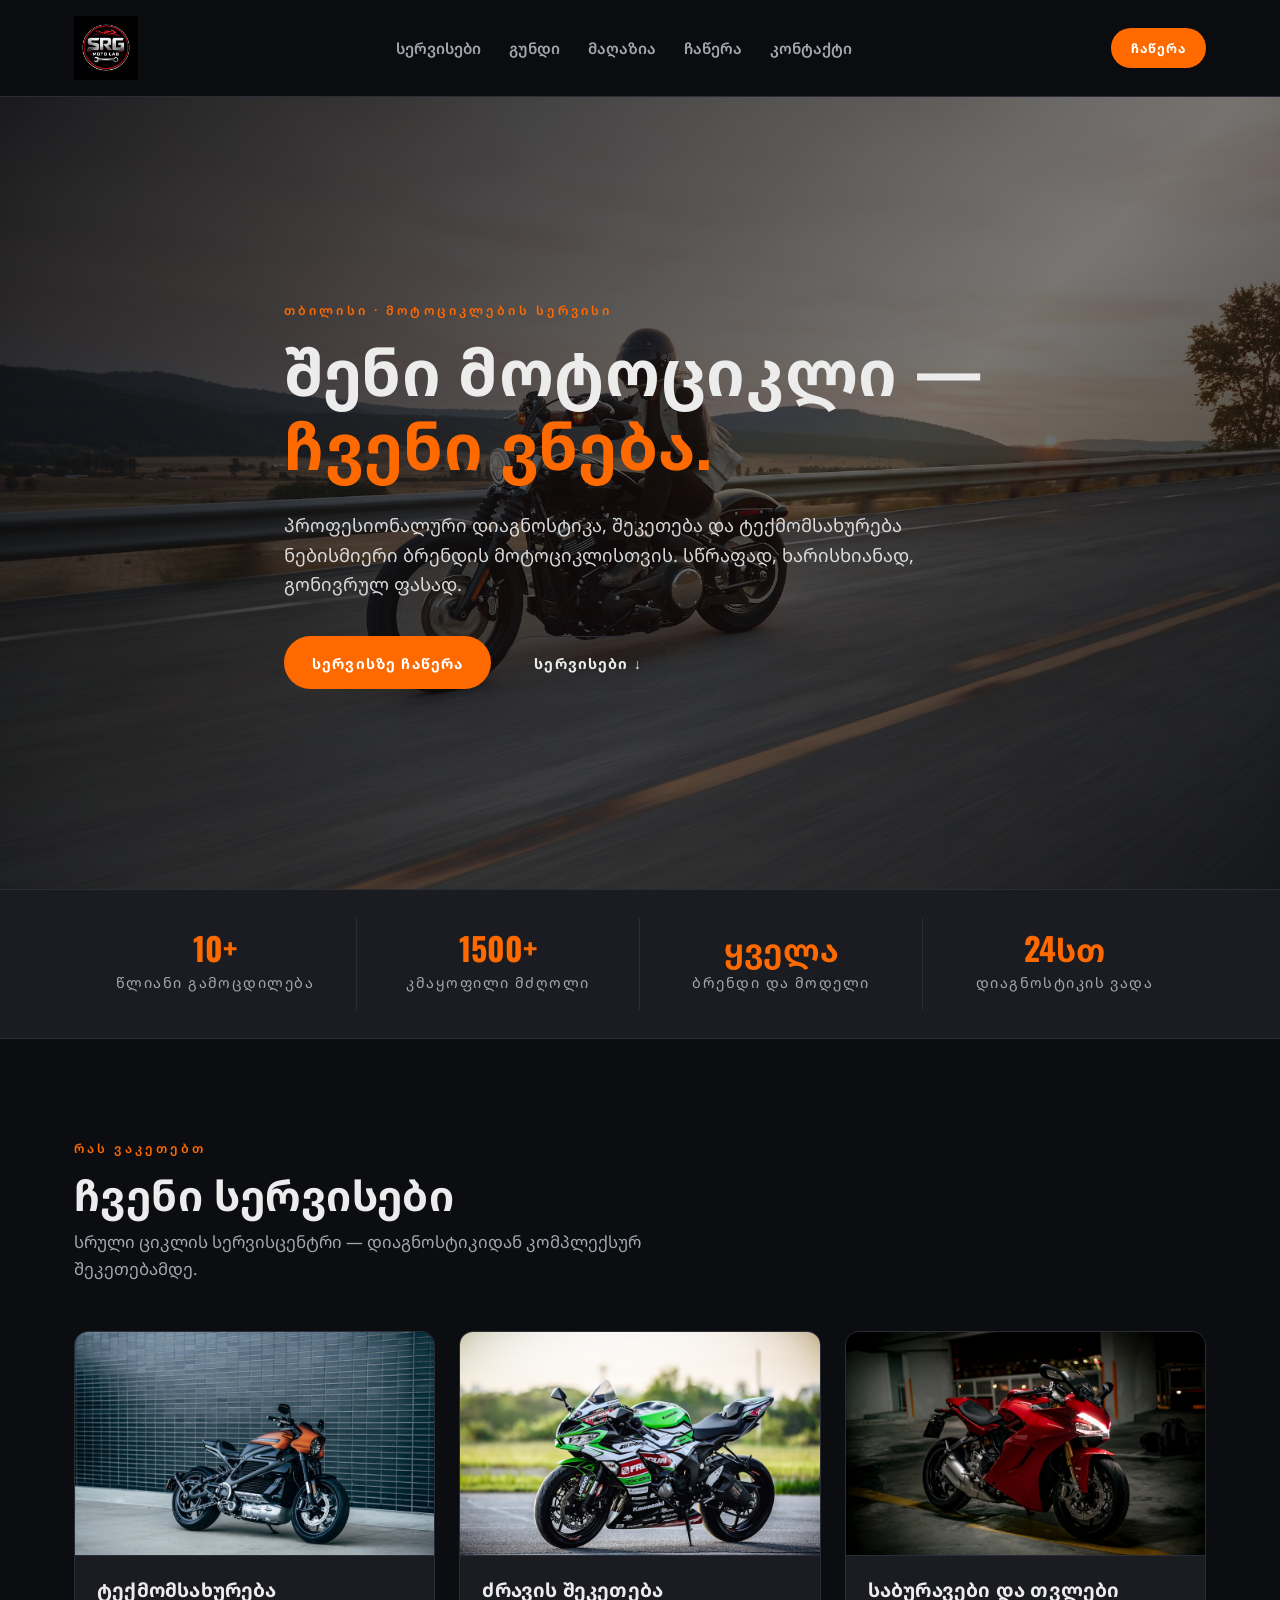
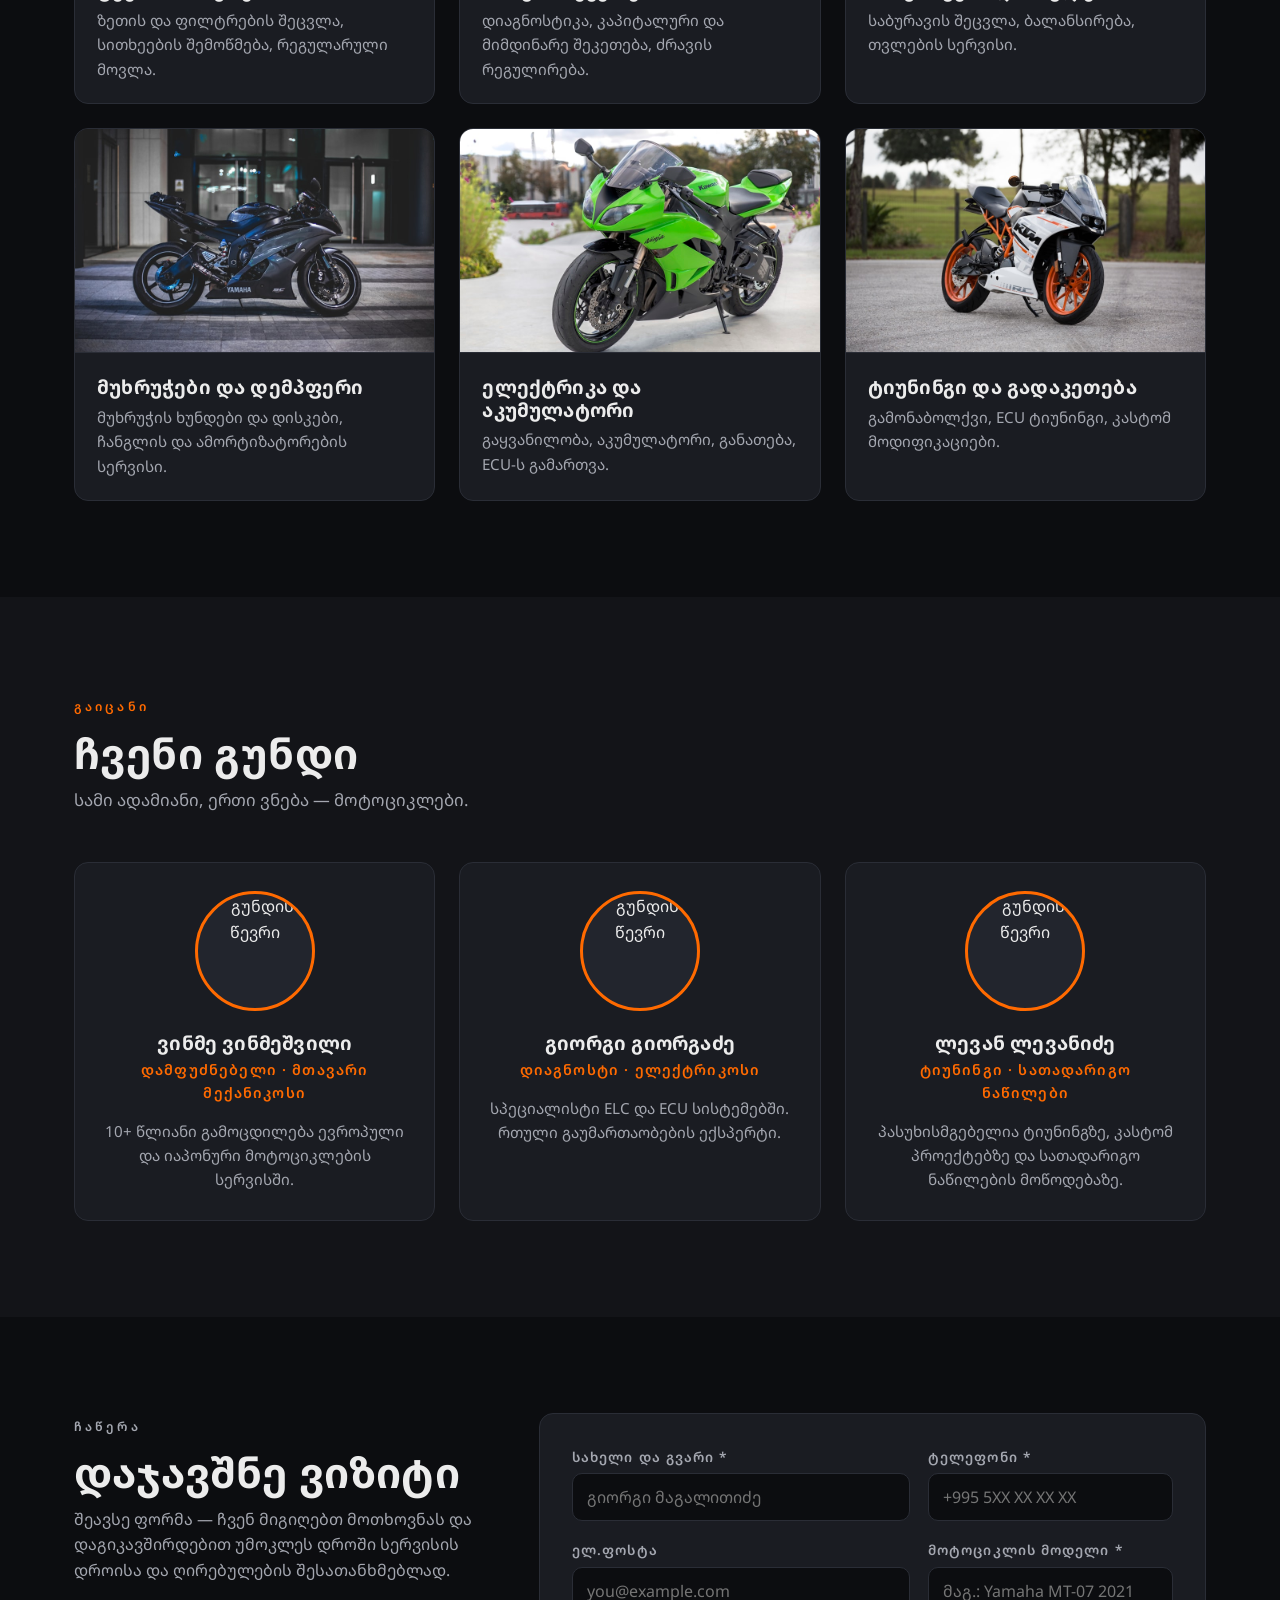
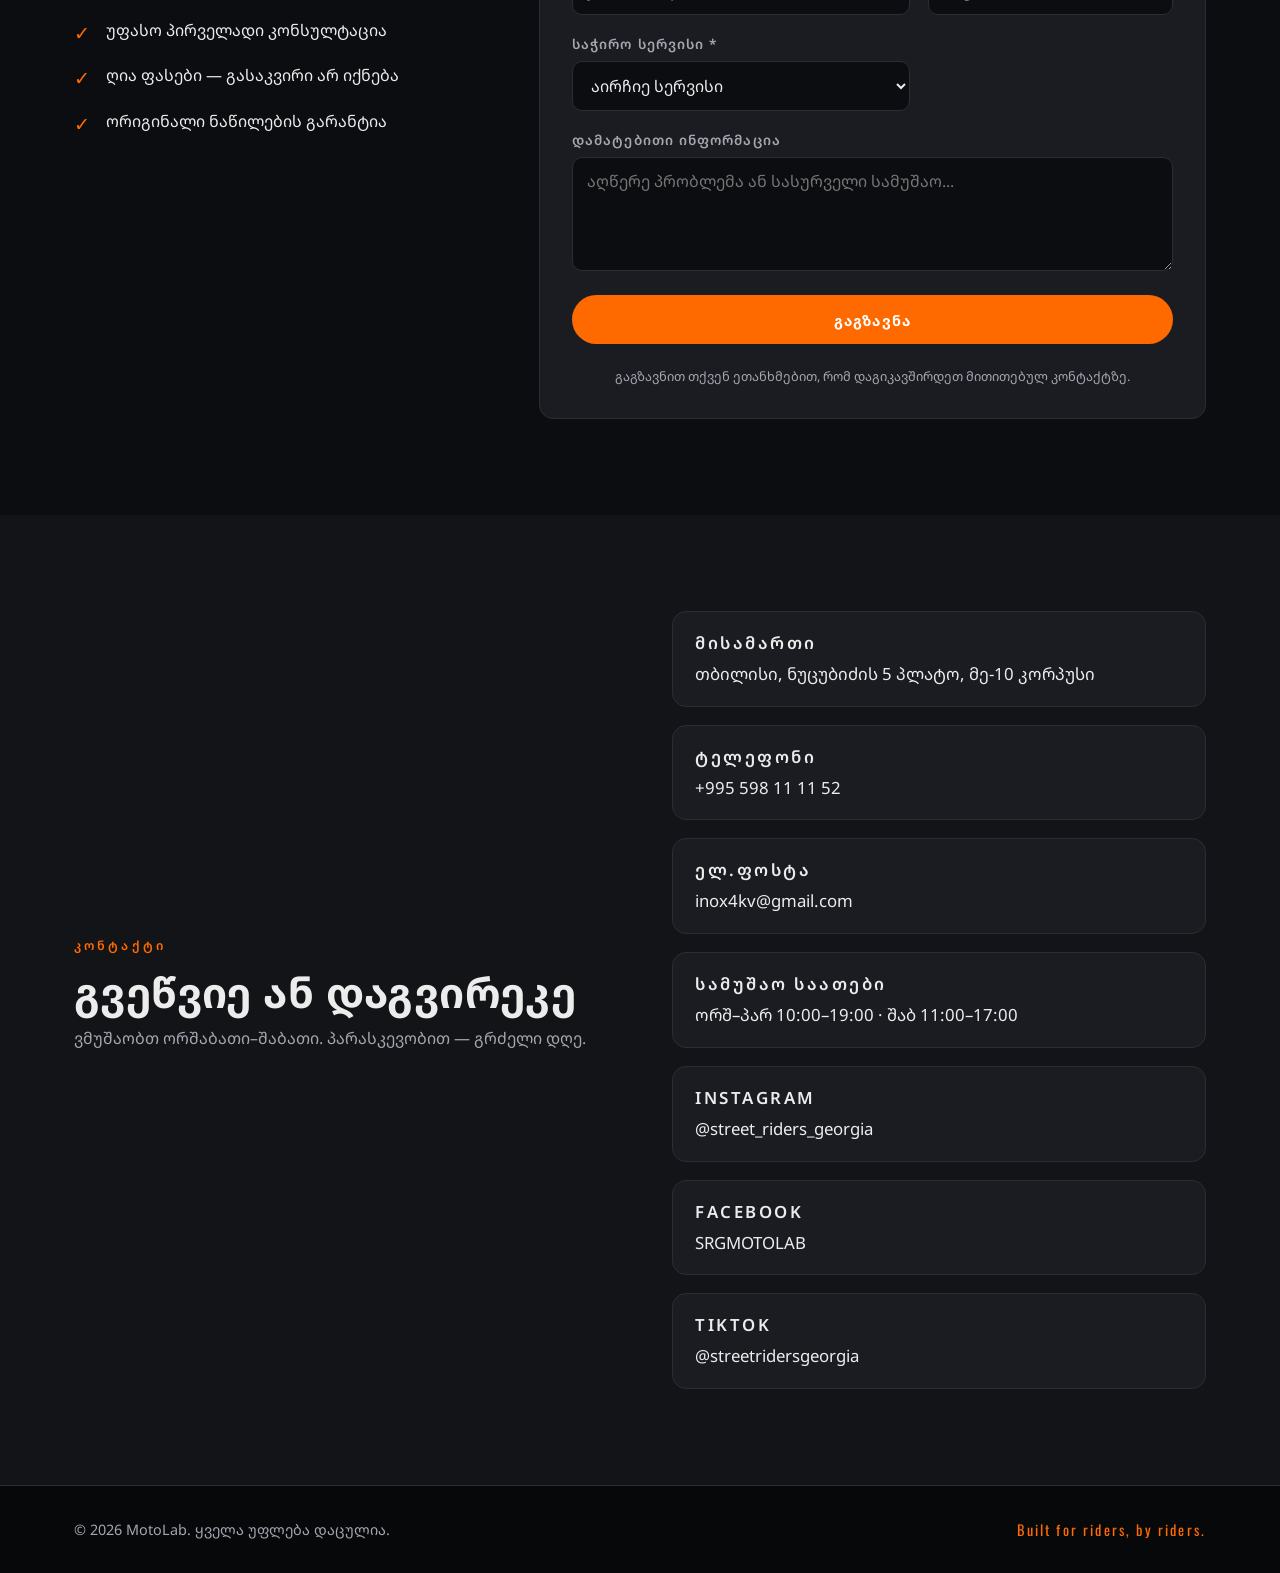
==== index.html @ 2f46f7f7 "d" ====
<!DOCTYPE html>
<html lang="ka">
<head>
    <meta charset="UTF-8">
    <meta name="viewport" content="width=device-width, initial-scale=1.0">
    <title>MotoLab — მოტოციკლების სერვისი</title>
    <meta name="description" content="MotoLab — პროფესიონალური მოტოციკლების სერვისი თბილისში. ტექმომსახურება, შეკეთება, საბურავები, მუხრუჭები და მეტი.">
    <link rel="preconnect" href="https://fonts.googleapis.com">
    <link rel="preconnect" href="https://fonts.gstatic.com" crossorigin>
    <link href="https://fonts.googleapis.com/css2?family=Noto+Sans+Georgian:wght@400;600;800&family=Oswald:wght@500;700&display=swap" rel="stylesheet">
    <link rel="stylesheet" href="styles.css">
</head>
<body>

<header class="site-header">
    <div class="container header-inner">
        <a href="#hero" class="logo">
            <img src="logo.webp" alt="MotoLab" class="logo-img">
        </a>
        <nav class="nav">
            <a href="#services">სერვისები</a>
            <a href="#team">გუნდი</a>
            <a href="shop.html">მაღაზია</a>
            <a href="#booking">ჩაწერა</a>
            <a href="#contact">კონტაქტი</a>
        </nav>
        <a href="#booking" class="btn btn-primary btn-sm nav-cta">ჩაწერა</a>
    </div>
</header>

<section id="hero" class="hero">
    <div class="hero-bg"></div>
    <div class="container hero-inner">
        <p class="eyebrow">თბილისი · მოტოციკლების სერვისი</p>
        <h1>შენი მოტოციკლი —<br><span class="accent">ჩვენი ვნება.</span></h1>
        <p class="hero-sub">პროფესიონალური დიაგნოსტიკა, შეკეთება და ტექმომსახურება ნებისმიერი ბრენდის მოტოციკლისთვის. სწრაფად, ხარისხიანად, გონივრულ ფასად.</p>
        <div class="hero-actions">
            <a href="#booking" class="btn btn-primary">სერვისზე ჩაწერა</a>
            <a href="#services" class="btn btn-ghost">სერვისები ↓</a>
        </div>
    </div>
</section>

<section class="strip">
    <div class="container strip-grid">
        <div><strong>10+</strong><span>წლიანი გამოცდილება</span></div>
        <div><strong>1500+</strong><span>კმაყოფილი მძღოლი</span></div>
        <div><strong>ყველა</strong><span>ბრენდი და მოდელი</span></div>
        <div><strong>24სთ</strong><span>დიაგნოსტიკის ვადა</span></div>
    </div>
</section>

<section id="services" class="section">
    <div class="container">
        <p class="eyebrow">რას ვაკეთებთ</p>
        <h2 class="section-title">ჩვენი სერვისები</h2>
        <p class="section-lead">სრული ციკლის სერვისცენტრი — დიაგნოსტიკიდან კომპლექსურ შეკეთებამდე.</p>

        <div class="services-grid">
            <article class="service-card">
                <div class="service-img" style="background-image:url('images/service-maintenance.jpg')"></div>
                <div class="service-body">
                    <h3>ტექმომსახურება</h3>
                    <p>ზეთის და ფილტრების შეცვლა, სითხეების შემოწმება, რეგულარული მოვლა.</p>
                </div>
            </article>

            <article class="service-card">
                <div class="service-img" style="background-image:url('images/service-engine.jpg')"></div>
                <div class="service-body">
                    <h3>ძრავის შეკეთება</h3>
                    <p>დიაგნოსტიკა, კაპიტალური და მიმდინარე შეკეთება, ძრავის რეგულირება.</p>
                </div>
            </article>

            <article class="service-card">
                <div class="service-img" style="background-image:url('images/service-tires.jpg')"></div>
                <div class="service-body">
                    <h3>საბურავები და თვლები</h3>
                    <p>საბურავის შეცვლა, ბალანსირება, თვლების სერვისი.</p>
                </div>
            </article>

            <article class="service-card">
                <div class="service-img" style="background-image:url('images/service-brakes.jpg')"></div>
                <div class="service-body">
                    <h3>მუხრუჭები და დემპფერი</h3>
                    <p>მუხრუჭის ხუნდები და დისკები, ჩანგლის და ამორტიზატორების სერვისი.</p>
                </div>
            </article>

            <article class="service-card">
                <div class="service-img" style="background-image:url('images/service-electrical.jpg')"></div>
                <div class="service-body">
                    <h3>ელექტრიკა და აკუმულატორი</h3>
                    <p>გაყვანილობა, აკუმულატორი, განათება, ECU-ს გამართვა.</p>
                </div>
            </article>

            <article class="service-card">
                <div class="service-img" style="background-image:url('images/service-tuning.jpg')"></div>
                <div class="service-body">
                    <h3>ტიუნინგი და გადაკეთება</h3>
                    <p>გამონაბოლქვი, ECU ტიუნინგი, კასტომ მოდიფიკაციები.</p>
                </div>
            </article>
        </div>
    </div>
</section>

<section id="team" class="section section-alt">
    <div class="container">
        <p class="eyebrow">გაიცანი</p>
        <h2 class="section-title">ჩვენი გუნდი</h2>
        <p class="section-lead">სამი ადამიანი, ერთი ვნება — მოტოციკლები.</p>

        <div class="team-grid">
            <article class="team-card">
                <div class="team-avatar">
                    <img src="https://images.unsplash.com/photo-1633332755192-727a05c4013d?auto=format&fit=crop&w=400&q=70" alt="გუნდის წევრი">
                </div>
                <h3>ვინმე ვინმეშვილი</h3>
                <p class="team-role">დამფუძნებელი · მთავარი მექანიკოსი</p>
                <p class="team-bio">10+ წლიანი გამოცდილება ევროპული და იაპონური მოტოციკლების სერვისში.</p>
            </article>

            <article class="team-card">
                <div class="team-avatar">
                    <img src="https://images.unsplash.com/photo-1568602471122-7832951cc4c5?auto=format&fit=crop&w=400&q=70" alt="გუნდის წევრი">
                </div>
                <h3>გიორგი გიორგაძე</h3>
                <p class="team-role">დიაგნოსტი · ელექტრიკოსი</p>
                <p class="team-bio">სპეციალისტი ELC და ECU სისტემებში. რთული გაუმართაობების ექსპერტი.</p>
            </article>

            <article class="team-card">
                <div class="team-avatar">
                    <img src="https://images.unsplash.com/photo-1500648767791-00dcc994a43e?auto=format&fit=crop&w=400&q=70" alt="გუნდის წევრი">
                </div>
                <h3>ლევან ლევანიძე</h3>
                <p class="team-role">ტიუნინგი · სათადარიგო ნაწილები</p>
                <p class="team-bio">პასუხისმგებელია ტიუნინგზე, კასტომ პროექტებზე და სათადარიგო ნაწილების მოწოდებაზე.</p>
            </article>
        </div>
    </div>
</section>

<section id="booking" class="section">
    <div class="container booking-wrap">
        <div class="booking-text">
            <p class="eyebrow">ჩაწერა</p>
            <h2 class="section-title">დაჯავშნე ვიზიტი</h2>
            <p>შეავსე ფორმა — ჩვენ მიგიღებთ მოთხოვნას და დაგიკავშირდებით უმოკლეს დროში სერვისის დროისა და ღირებულების შესათანხმებლად.</p>
            <ul class="booking-points">
                <li>უფასო პირველადი კონსულტაცია</li>
                <li>ღია ფასები — გასაკვირი არ იქნება</li>
                <li>ორიგინალი ნაწილების გარანტია</li>
            </ul>
        </div>

        <form class="booking-form" action="https://formspree.io/f/REPLACE_WITH_YOUR_FORMSPREE_ID" method="POST">
            <div class="form-row">
                <label for="name">სახელი და გვარი *</label>
                <input id="name" name="name" type="text" required autocomplete="name" placeholder="გიორგი მაგალითიძე">
            </div>

            <div class="form-row">
                <label for="phone">ტელეფონი *</label>
                <input id="phone" name="phone" type="tel" required autocomplete="tel" placeholder="+995 5XX XX XX XX">
            </div>

            <div class="form-row">
                <label for="email">ელ.ფოსტა</label>
                <input id="email" name="email" type="email" autocomplete="email" placeholder="you@example.com">
            </div>

            <div class="form-row">
                <label for="model">მოტოციკლის მოდელი *</label>
                <input id="model" name="model" type="text" required placeholder="მაგ.: Yamaha MT-07 2021">
            </div>

            <div class="form-row">
                <label for="service">საჭირო სერვისი *</label>
                <select id="service" name="service" required>
                    <option value="" disabled selected>აირჩიე სერვისი</option>
                    <option>ტექმომსახურება / ზეთის შეცვლა</option>
                    <option>ძრავის შეკეთება და დიაგნოსტიკა</option>
                    <option>საბურავები და თვლები</option>
                    <option>მუხრუჭები და დემპფერი</option>
                    <option>ელექტრიკა და აკუმულატორი</option>
                    <option>ტიუნინგი / გადაკეთება</option>
                    <option>სხვა</option>
                </select>
            </div>

            <div class="form-row form-row-full">
                <label for="notes">დამატებითი ინფორმაცია</label>
                <textarea id="notes" name="notes" rows="4" placeholder="აღწერე პრობლემა ან სასურველი სამუშაო..."></textarea>
            </div>

            <input type="text" name="_gotcha" style="display:none" tabindex="-1" autocomplete="off">
            <input type="hidden" name="_subject" value="MotoLab — ახალი მოთხოვნა სერვისზე">

            <button type="submit" class="btn btn-primary btn-block">გაგზავნა</button>
            <p class="form-note">გაგზავნით თქვენ ეთანხმებით, რომ დაგიკავშირდეთ მითითებულ კონტაქტზე.</p>
        </form>
    </div>
</section>

<section id="contact" class="section section-alt">
    <div class="container contact-grid">
        <div>
            <p class="eyebrow">კონტაქტი</p>
            <h2 class="section-title">გვეწვიე ან დაგვირეკე</h2>
            <p>ვმუშაობთ ორშაბათი–შაბათი. პარასკევობით — გრძელი დღე.</p>
        </div>
        <div class="contact-info">
            <div class="contact-item">
                <span class="contact-label">მისამართი</span>
                <span>თბილისი, ნუცუბიძის 5 პლატო, მე-10 კორპუსი</span>
            </div>
            <div class="contact-item">
                <span class="contact-label">ტელეფონი</span>
                <a href="tel:+995598111152">+995 598 11 11 52</a>
            </div>
            <div class="contact-item">
                <span class="contact-label">ელ.ფოსტა</span>
                <a href="mailto:inox4kv@gmail.com">inox4kv@gmail.com</a>
            </div>
            <div class="contact-item">
                <span class="contact-label">სამუშაო საათები</span>
                <span>ორშ–პარ 10:00–19:00 · შაბ 11:00–17:00</span>
            </div>
            <div class="contact-item">
                <span class="contact-label">Instagram</span>
                <a href="https://www.instagram.com/street_riders_georgia" target="_blank" rel="noopener">@street_riders_georgia</a>
            </div>
            <div class="contact-item">
                <span class="contact-label">Facebook</span>
                <a href="https://www.facebook.com/SRGMOTOLAB" target="_blank" rel="noopener">SRGMOTOLAB</a>
            </div>
            <div class="contact-item">
                <span class="contact-label">TikTok</span>
                <a href="https://www.tiktok.com/@streetridersgeorgia" target="_blank" rel="noopener">@streetridersgeorgia</a>
            </div>
        </div>
    </div>
</section>

<footer class="site-footer">
    <div class="container footer-inner">
        <span>© <span id="year"></span> MotoLab. ყველა უფლება დაცულია.</span>
        <span class="footer-tagline">Built for riders, by riders.</span>
    </div>
</footer>

<script>
    document.getElementById('year').textContent = new Date().getFullYear();

    document.querySelectorAll('a[href^="#"]').forEach(a => {
        a.addEventListener('click', e => {
            const id = a.getAttribute('href');
            if (id.length > 1) {
                const target = document.querySelector(id);
                if (target) {
                    e.preventDefault();
                    target.scrollIntoView({ behavior: 'smooth', block: 'start' });
                }
            }
        });
    });
</script>

</body>
</html>
---- styles.css ----
/* ---------- Tokens ---------- */
:root {
    --bg: #0c0d10;
    --bg-alt: #131418;
    --surface: #1a1c22;
    --surface-2: #22252d;
    --border: #2a2d36;
    --text: #ececec;
    --text-dim: #a4a7b0;
    --accent: #ff6a00;
    --accent-hot: #ff8a3d;
    --danger: #e63946;
    --max: 1180px;
    --radius: 14px;
    --shadow: 0 12px 40px rgba(0,0,0,.4);
    --font-display: 'Oswald', 'Noto Sans Georgian', sans-serif;
    --font-body: 'Noto Sans Georgian', system-ui, -apple-system, sans-serif;
}

* { box-sizing: border-box; }
html { scroll-behavior: smooth; }
body {
    margin: 0;
    background: var(--bg);
    color: var(--text);
    font-family: var(--font-body);
    font-size: 16px;
    line-height: 1.6;
    -webkit-font-smoothing: antialiased;
}

.container {
    width: 100%;
    max-width: var(--max);
    margin: 0 auto;
    padding: 0 24px;
}

a { color: var(--accent); text-decoration: none; }
a:hover { color: var(--accent-hot); }

img { max-width: 100%; display: block; }

h1, h2, h3 { font-family: var(--font-display); font-weight: 700; letter-spacing: .01em; line-height: 1.15; margin: 0 0 .5em; }
h1 { font-size: clamp(2.2rem, 5vw, 4rem); text-transform: uppercase; }
h2 { font-size: clamp(1.8rem, 3.4vw, 2.6rem); text-transform: uppercase; }
h3 { font-size: 1.2rem; }

p { margin: 0 0 1em; color: var(--text-dim); }

.eyebrow {
    display: inline-block;
    text-transform: uppercase;
    letter-spacing: .25em;
    font-size: .78rem;
    color: var(--accent);
    margin: 0 0 .8em;
    font-weight: 600;
}

.accent { color: var(--accent); }

.section { padding: 96px 0; }
.section-alt { background: var(--bg-alt); }
.section-title { margin-bottom: .3em; color: var(--text); }
.section-lead { font-size: 1.05rem; max-width: 640px; margin-bottom: 48px; }

/* ---------- Buttons ---------- */
.btn {
    display: inline-flex;
    align-items: center;
    justify-content: center;
    padding: 14px 28px;
    border-radius: 999px;
    font-weight: 700;
    text-transform: uppercase;
    letter-spacing: .08em;
    font-size: .9rem;
    cursor: pointer;
    border: none;
    transition: transform .15s ease, box-shadow .15s ease, background .15s ease;
    font-family: var(--font-display);
}
.btn-sm { padding: 10px 20px; font-size: .8rem; }
.btn-block { width: 100%; }
.btn-primary {
    background: var(--accent);
    color: #fff;
}
.btn-primary:hover {
    background: var(--accent-hot);
    transform: translateY(-1px);
    box-shadow: 0 8px 24px rgba(255,106,0,.35);
    color: #fff;
}
.btn-ghost {
    background: transparent;
    color: var(--text);
    border: 1.5px solid var(--border);
}
.btn-ghost:hover { border-color: var(--accent); color: var(--accent); }

/* ---------- Header ---------- */
.site-header {
    position: sticky;
    top: 0;
    z-index: 50;
    background: rgba(12,13,16,.85);
    backdrop-filter: blur(10px);
    border-bottom: 1px solid var(--border);
}
.header-inner {
    display: flex;
    align-items: center;
    justify-content: space-between;
    padding: 16px 24px;
    gap: 24px;
}
.logo {
    display: flex;
    align-items: center;
    gap: 10px;
    color: var(--text);
    font-family: var(--font-display);
    font-weight: 700;
    font-size: 1.3rem;
    text-transform: uppercase;
    letter-spacing: .1em;
}
.logo-mark {
    width: 36px; height: 36px;
    background: var(--accent);
    color: #fff;
    display: grid; place-items: center;
    border-radius: 8px;
    font-size: 1.2rem;
    transform: rotate(-3deg);
}
.logo-img {
    height: 64px;
    width: auto;
    display: block;
}
.nav {
    display: flex;
    gap: 28px;
}
.nav a {
    color: var(--text-dim);
    font-weight: 600;
    font-size: .95rem;
    transition: color .15s ease;
}
.nav a:hover { color: var(--accent); }
.nav-cta { white-space: nowrap; }

@media (max-width: 760px) {
    .nav { display: none; }
}

/* ---------- Hero ---------- */
.hero {
    position: relative;
    overflow: hidden;
    min-height: 88vh;
    display: flex;
    align-items: center;
    padding: 80px 0;
}
.hero-bg {
    position: absolute;
    inset: 0;
    background-image: linear-gradient(135deg, rgba(12,13,16,.92) 0%, rgba(12,13,16,.55) 60%, rgba(12,13,16,.85) 100%),
        url('images/hero.jpg');
    background-size: cover;
    background-position: center;
    z-index: 0;
}
.hero-inner {
    position: relative;
    z-index: 1;
    max-width: 760px;
}
.hero-sub {
    color: var(--text);
    font-size: 1.15rem;
    margin: 1.2em 0 2em;
    opacity: .9;
}
.hero-actions {
    display: flex;
    flex-wrap: wrap;
    gap: 14px;
}

/* ---------- Strip ---------- */
.strip {
    background: var(--surface);
    border-top: 1px solid var(--border);
    border-bottom: 1px solid var(--border);
}
.strip-grid {
    display: grid;
    grid-template-columns: repeat(4, 1fr);
    gap: 0;
    padding: 28px 24px;
}
.strip-grid > div {
    text-align: center;
    padding: 14px 8px;
    border-right: 1px solid var(--border);
}
.strip-grid > div:last-child { border-right: none; }
.strip-grid strong {
    display: block;
    font-family: var(--font-display);
    font-size: 2rem;
    color: var(--accent);
    line-height: 1;
    margin-bottom: 6px;
}
.strip-grid span {
    color: var(--text-dim);
    font-size: .9rem;
    text-transform: uppercase;
    letter-spacing: .1em;
}
@media (max-width: 720px) {
    .strip-grid { grid-template-columns: repeat(2, 1fr); }
    .strip-grid > div:nth-child(2) { border-right: none; }
    .strip-grid > div:nth-child(1), .strip-grid > div:nth-child(2) {
        border-bottom: 1px solid var(--border);
    }
}

/* ---------- Services ---------- */
.services-grid {
    display: grid;
    grid-template-columns: repeat(auto-fit, minmax(280px, 1fr));
    gap: 24px;
}
.service-card {
    background: var(--surface);
    border: 1px solid var(--border);
    border-radius: var(--radius);
    overflow: hidden;
    transition: transform .2s ease, border-color .2s ease, box-shadow .2s ease;
}
.service-card:hover {
    transform: translateY(-4px);
    border-color: var(--accent);
    box-shadow: var(--shadow);
}
.service-img {
    aspect-ratio: 16 / 10;
    background-size: cover;
    background-position: center;
    background-color: var(--surface-2);
    border-bottom: 1px solid var(--border);
}
.service-body { padding: 22px; }
.service-body h3 {
    color: var(--text);
    margin-bottom: .4em;
    text-transform: uppercase;
}
.service-body p { margin: 0; font-size: .95rem; }

/* ---------- Team ---------- */
.team-grid {
    display: grid;
    grid-template-columns: repeat(auto-fit, minmax(260px, 1fr));
    gap: 24px;
}
.team-card {
    background: var(--surface);
    border: 1px solid var(--border);
    border-radius: var(--radius);
    padding: 28px;
    text-align: center;
    transition: border-color .2s ease, transform .2s ease;
}
.team-card:hover {
    border-color: var(--accent);
    transform: translateY(-3px);
}
.team-avatar {
    width: 120px; height: 120px;
    margin: 0 auto 20px;
    border-radius: 50%;
    overflow: hidden;
    border: 3px solid var(--accent);
    background: var(--surface-2);
}
.team-avatar img { width: 100%; height: 100%; object-fit: cover; }
.team-card h3 {
    text-transform: uppercase;
    margin-bottom: .25em;
}
.team-role {
    color: var(--accent);
    font-weight: 600;
    font-size: .9rem;
    margin-bottom: 1em;
    text-transform: uppercase;
    letter-spacing: .08em;
}
.team-bio { font-size: .95rem; margin: 0; }

/* ---------- Booking ---------- */
.booking-wrap {
    display: grid;
    grid-template-columns: 1fr 1.2fr;
    gap: 64px;
    align-items: start;
}
@media (max-width: 880px) {
    .booking-wrap { grid-template-columns: 1fr; gap: 40px; }
}
.booking-text p { color: var(--text-dim); }
.booking-points {
    list-style: none;
    padding: 0;
    margin: 24px 0 0;
}
.booking-points li {
    padding: 10px 0 10px 32px;
    position: relative;
    color: var(--text);
}
.booking-points li::before {
    content: '✓';
    position: absolute;
    left: 0;
    color: var(--accent);
    font-weight: 700;
    font-size: 1.2rem;
}

.booking-form {
    background: var(--surface);
    border: 1px solid var(--border);
    border-radius: var(--radius);
    padding: 32px;
    display: grid;
    grid-template-columns: 1fr 1fr;
    gap: 18px;
}
.form-row { display: flex; flex-direction: column; gap: 6px; }
.form-row-full { grid-column: 1 / -1; }
.booking-form label {
    font-size: .85rem;
    color: var(--text-dim);
    text-transform: uppercase;
    letter-spacing: .08em;
    font-weight: 600;
}
.booking-form input,
.booking-form select,
.booking-form textarea {
    background: var(--bg);
    color: var(--text);
    border: 1.5px solid var(--border);
    border-radius: 10px;
    padding: 12px 14px;
    font-family: inherit;
    font-size: 1rem;
    transition: border-color .15s ease, background .15s ease;
}
.booking-form input:focus,
.booking-form select:focus,
.booking-form textarea:focus {
    outline: none;
    border-color: var(--accent);
    background: var(--surface-2);
}
.booking-form textarea { resize: vertical; min-height: 100px; }
.booking-form .btn { grid-column: 1 / -1; margin-top: 6px; }
.form-note {
    grid-column: 1 / -1;
    font-size: .8rem;
    color: var(--text-dim);
    margin: 4px 0 0;
    text-align: center;
}
@media (max-width: 520px) {
    .booking-form { grid-template-columns: 1fr; padding: 22px; }
}

/* ---------- Contact ---------- */
.contact-grid {
    display: grid;
    grid-template-columns: 1fr 1fr;
    gap: 64px;
    align-items: center;
}
@media (max-width: 760px) {
    .contact-grid { grid-template-columns: 1fr; gap: 32px; }
}
.contact-info {
    display: grid;
    gap: 18px;
}
.contact-item {
    background: var(--surface);
    border: 1px solid var(--border);
    border-radius: var(--radius);
    padding: 18px 22px;
    display: flex;
    flex-direction: column;
    gap: 4px;
}
.contact-label {
    color: var(--accent);
    font-size: .78rem;
    text-transform: uppercase;
    letter-spacing: .15em;
    font-weight: 600;
}
.contact-item a, .contact-item span { color: var(--text); font-size: 1.05rem; }

/* ---------- Coming soon (shop) ---------- */
.coming-soon {
    min-height: 70vh;
    display: grid;
    place-items: center;
    text-align: center;
    padding: 80px 0;
}
.coming-soon-inner {
    max-width: 580px;
}
.coming-soon h1 {
    font-size: clamp(2.4rem, 6vw, 4.4rem);
    margin-bottom: .4em;
}
.coming-soon .badge {
    display: inline-block;
    background: var(--accent);
    color: #fff;
    padding: 6px 14px;
    border-radius: 999px;
    font-size: .8rem;
    font-weight: 700;
    letter-spacing: .15em;
    text-transform: uppercase;
    margin-bottom: 24px;
}
.coming-soon p { font-size: 1.1rem; color: var(--text); opacity: .85; }
.coming-soon .btn { margin-top: 28px; }

/* ---------- Footer ---------- */
.site-footer {
    background: #07080a;
    border-top: 1px solid var(--border);
    padding: 32px 0;
}
.footer-inner {
    display: flex;
    justify-content: space-between;
    align-items: center;
    flex-wrap: wrap;
    gap: 12px;
    color: var(--text-dim);
    font-size: .9rem;
}
.footer-tagline {
    font-family: var(--font-display);
    letter-spacing: .15em;
    color: var(--accent);
}
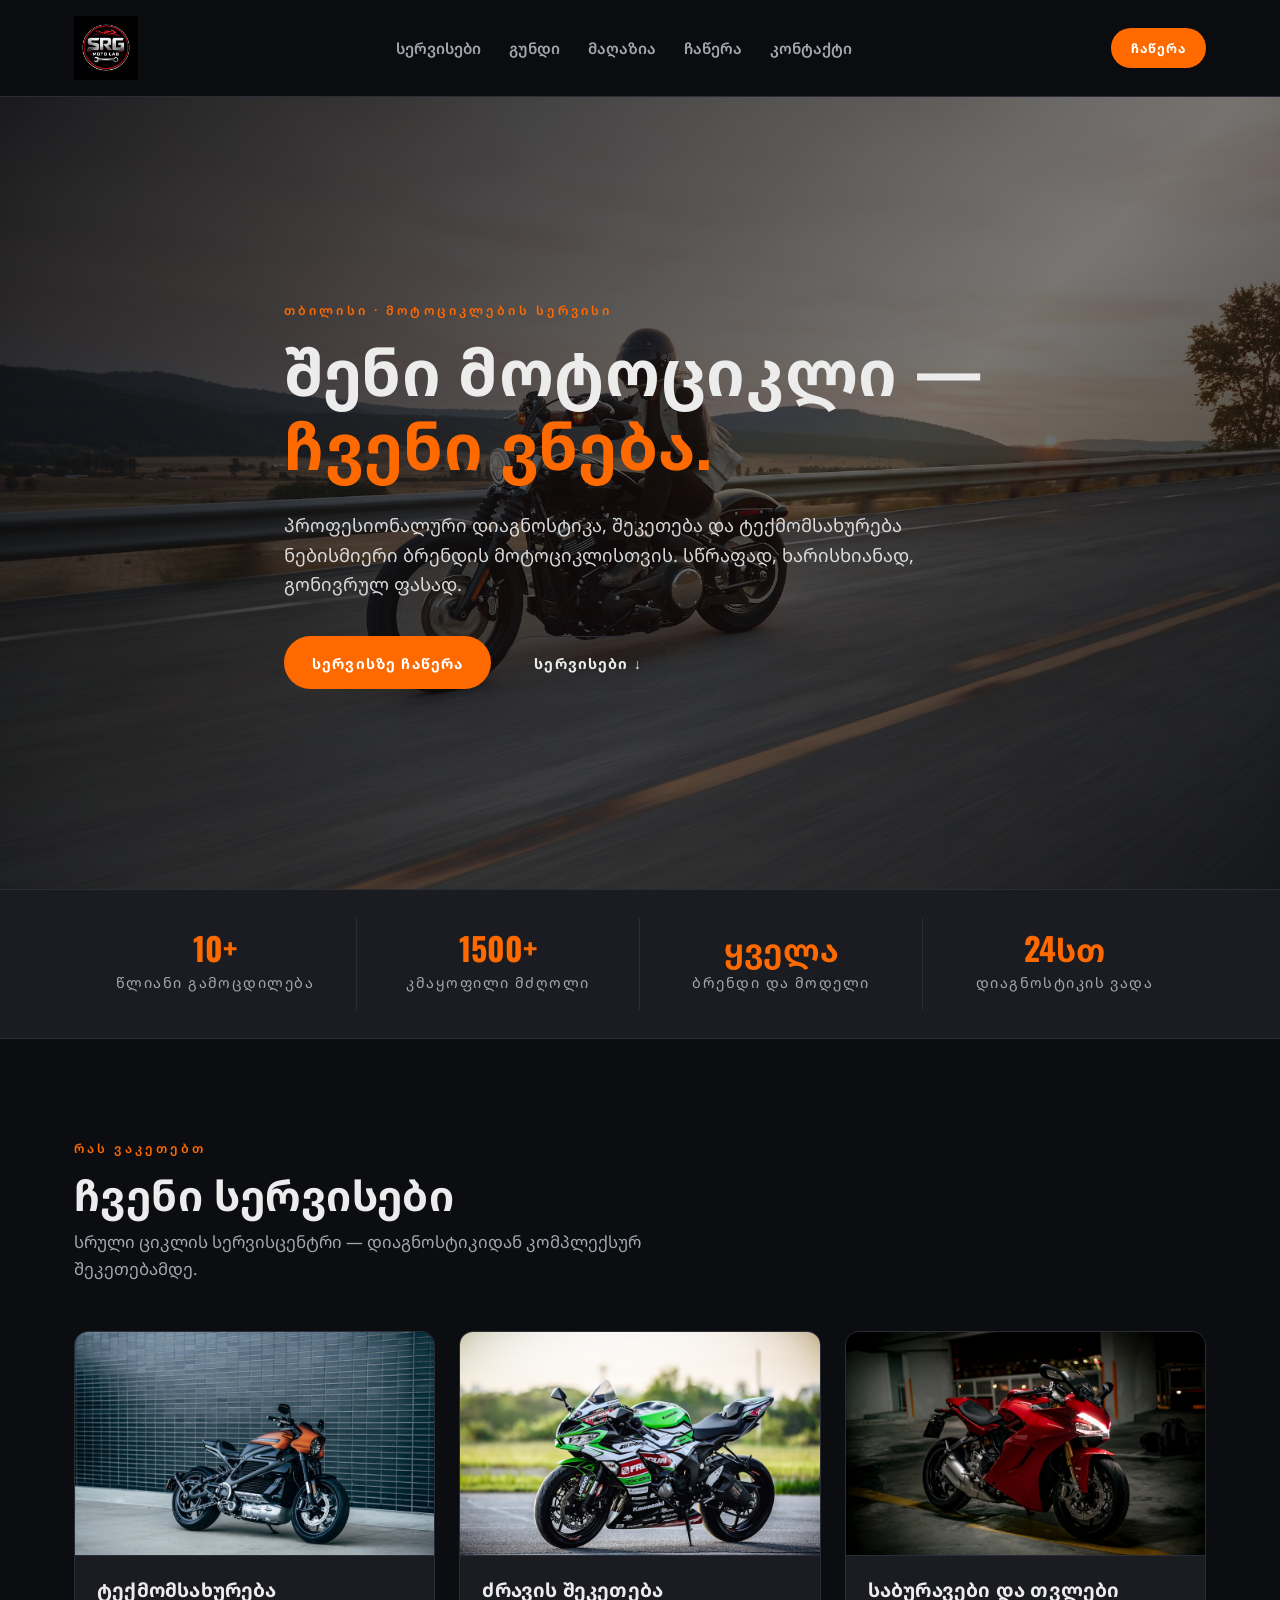
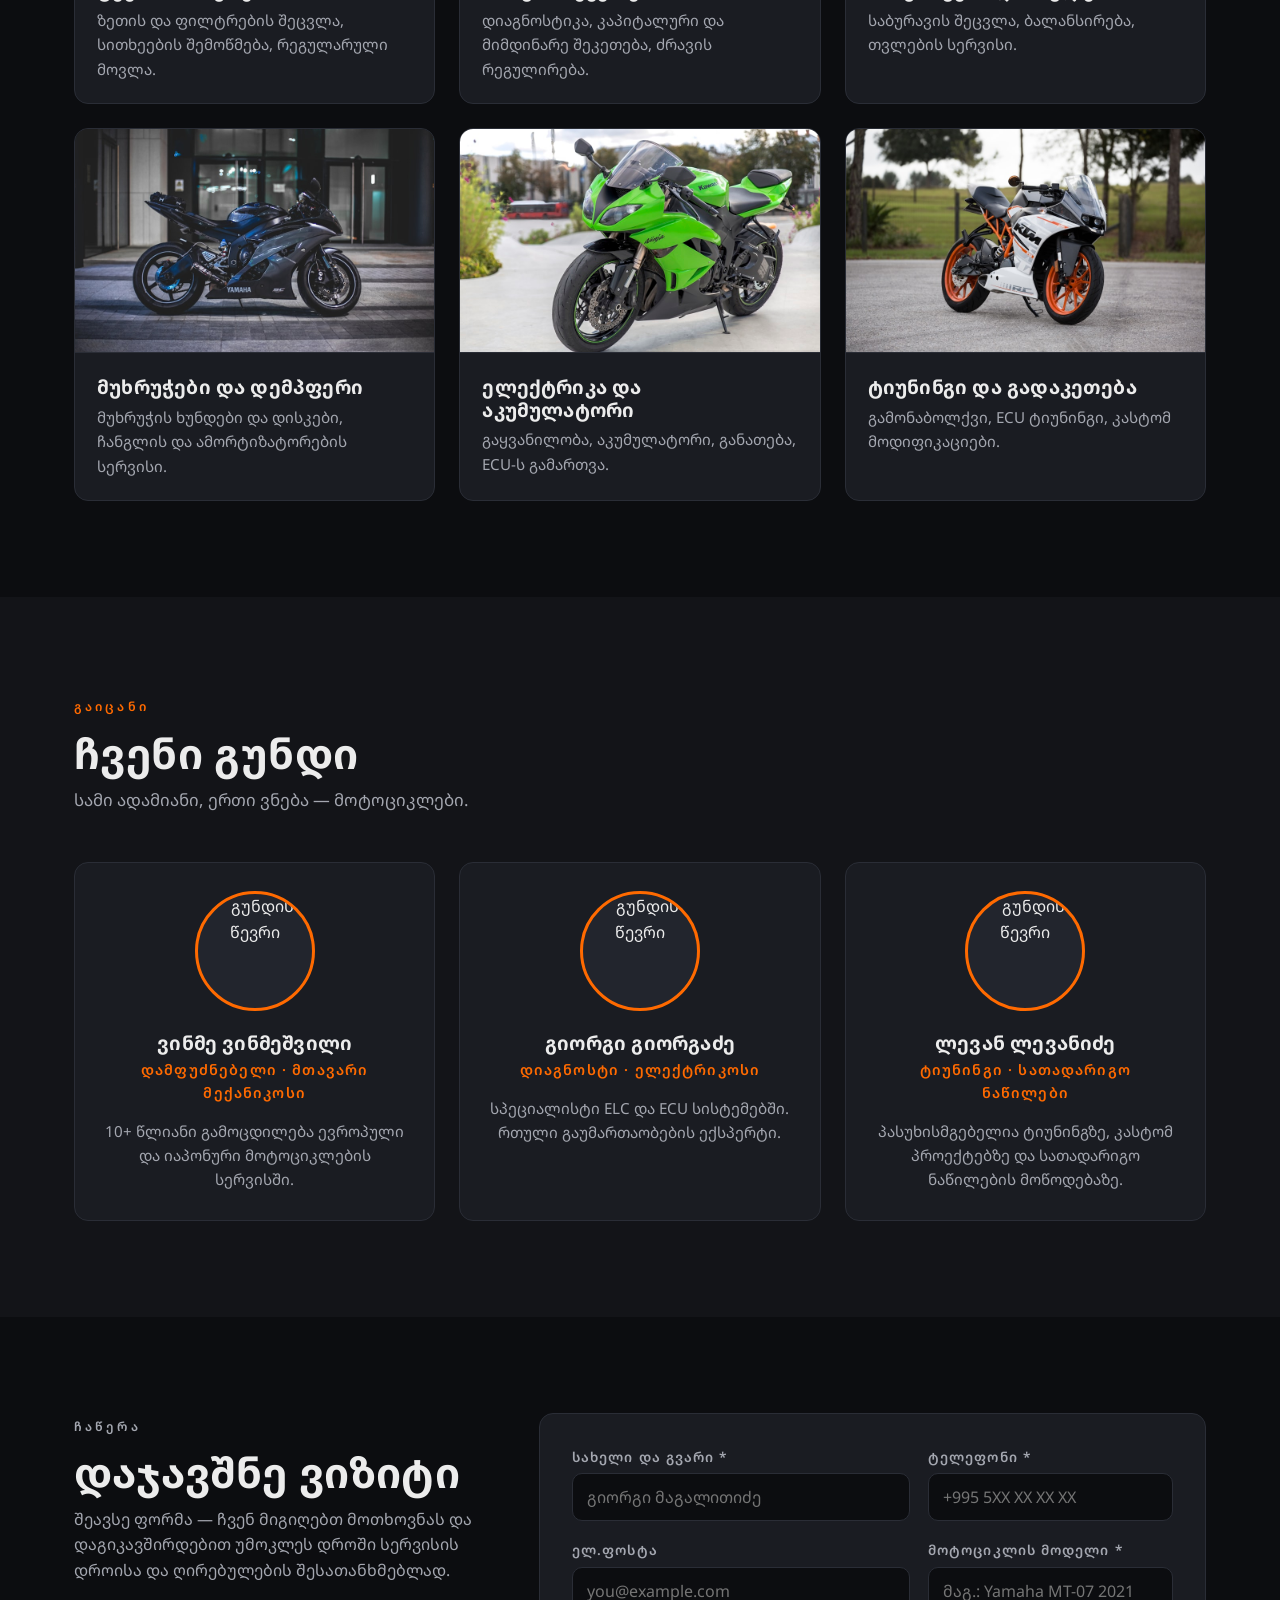
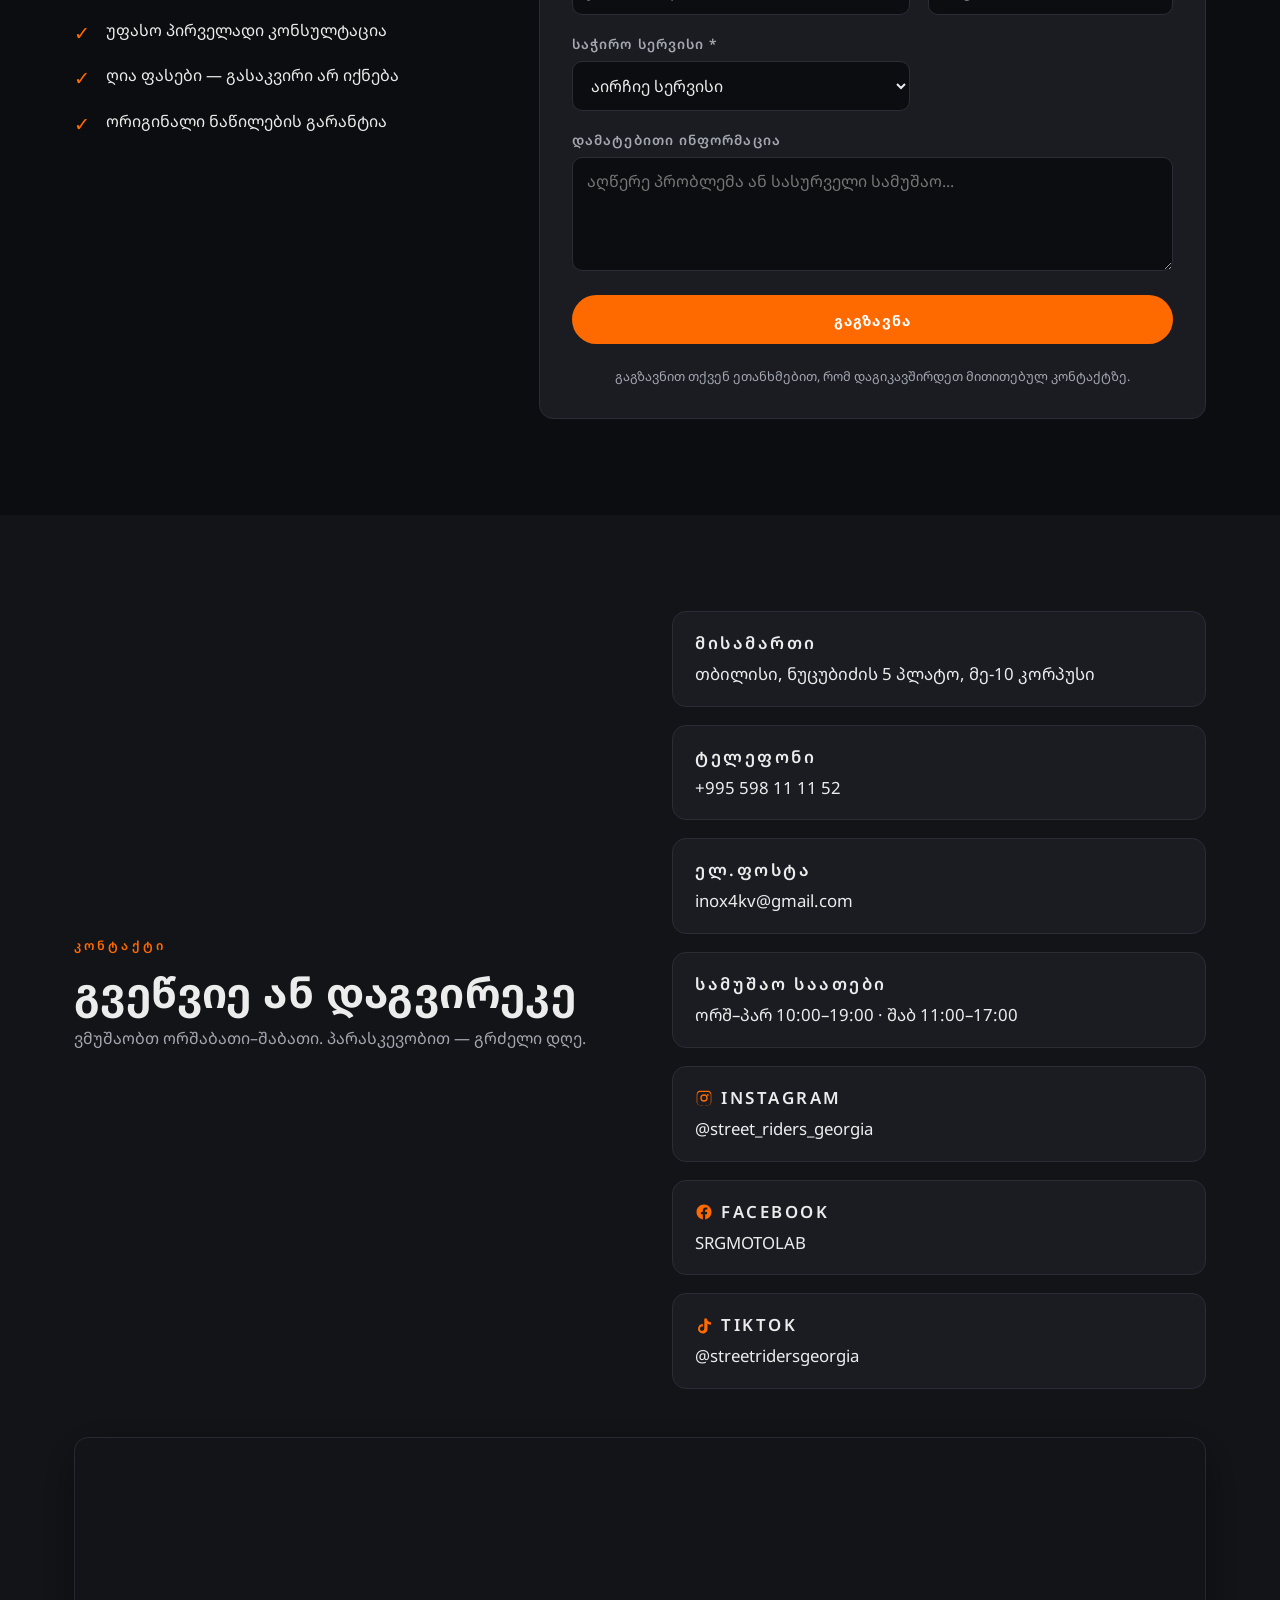
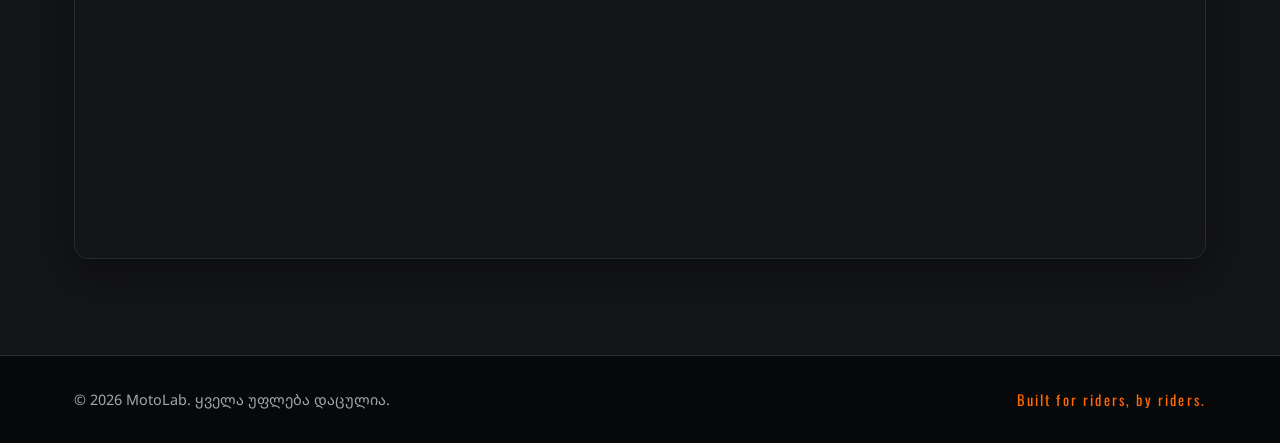
==== commit 962afbc4: "d" ====
--- a/index.html
+++ b/index.html
@@ -3,12 +3,115 @@
 <head>
     <meta charset="UTF-8">
     <meta name="viewport" content="width=device-width, initial-scale=1.0">
-    <title>MotoLab — მოტოციკლების სერვისი</title>
-    <meta name="description" content="MotoLab — პროფესიონალური მოტოციკლების სერვისი თბილისში. ტექმომსახურება, შეკეთება, საბურავები, მუხრუჭები და მეტი.">
+    <title>MotoLab — მოტოციკლების სერვისი თბილისში | SRG MotoLab</title>
+    <meta name="description" content="MotoLab — პროფესიონალური მოტოციკლების სერვისცენტრი თბილისში, ნუცუბიძის პლატოზე. ტექმომსახურება, ძრავის შეკეთება, საბურავები, მუხრუჭები, ელექტრიკა, ტიუნინგი. დაჯავშნე ვიზიტი ონლაინ.">
+    <meta name="keywords" content="მოტოციკლი, მოტო სერვისი, მოტო სერვის თბილისი, მოტოციკლის შეკეთება, მოტოციკლის რემონტი, მოტოს ტიუნინგი, მოტოს ზეთის შეცვლა, ნუცუბიძე, ვაკე, თბილისი, საქართველო, moto servisi, motociklis sherketeba, motociklis remonti, moto servisi tbilisi, motorcycle service Tbilisi, motorcycle repair Georgia, мотосервис тбилиси, ремонт мотоциклов, мотоцикл сервис грузия, MotoLab, SRG, Street Riders Georgia">
+    <meta name="author" content="MotoLab">
+    <meta name="robots" content="index, follow">
+    <meta name="theme-color" content="#ff6a00">
+
+    <!-- Geo targeting -->
+    <meta name="geo.region" content="GE-TB">
+    <meta name="geo.placename" content="Tbilisi">
+    <meta name="geo.position" content="41.7336965;44.7185643">
+    <meta name="ICBM" content="41.7336965, 44.7185643">
+
+    <link rel="canonical" href="https://motohub.ge/">
+    <link rel="alternate" hreflang="ka" href="https://motohub.ge/">
+    <link rel="alternate" hreflang="x-default" href="https://motohub.ge/">
+
+    <!-- Open Graph -->
+    <meta property="og:type" content="website">
+    <meta property="og:site_name" content="MotoLab">
+    <meta property="og:locale" content="ka_GE">
+    <meta property="og:url" content="https://motohub.ge/">
+    <meta property="og:title" content="MotoLab — მოტოციკლების სერვისი თბილისში">
+    <meta property="og:description" content="პროფესიონალური მოტოციკლების სერვისცენტრი თბილისში. ტექმომსახურება, შეკეთება, ტიუნინგი. დაჯავშნე ვიზიტი ონლაინ.">
+    <meta property="og:image" content="https://motohub.ge/images/hero.jpg">
+    <meta property="og:image:width" content="1900">
+    <meta property="og:image:height" content="1267">
+    <meta property="og:image:alt" content="MotoLab — მოტოციკლის სერვისი">
+
+    <!-- Twitter Card -->
+    <meta name="twitter:card" content="summary_large_image">
+    <meta name="twitter:title" content="MotoLab — მოტოციკლების სერვისი თბილისში">
+    <meta name="twitter:description" content="პროფესიონალური მოტოციკლების სერვისცენტრი თბილისში. დაჯავშნე ვიზიტი ონლაინ.">
+    <meta name="twitter:image" content="https://motohub.ge/images/hero.jpg">
+
+    <link rel="icon" type="image/webp" href="logo.webp">
+    <link rel="apple-touch-icon" href="logo.webp">
+
     <link rel="preconnect" href="https://fonts.googleapis.com">
     <link rel="preconnect" href="https://fonts.gstatic.com" crossorigin>
+    <link rel="preload" as="image" href="images/hero.jpg">
     <link href="https://fonts.googleapis.com/css2?family=Noto+Sans+Georgian:wght@400;600;800&family=Oswald:wght@500;700&display=swap" rel="stylesheet">
     <link rel="stylesheet" href="styles.css">
+
+    <script type="application/ld+json">
+    {
+        "@context": "https://schema.org",
+        "@type": "AutoRepair",
+        "name": "MotoLab",
+        "alternateName": "SRG MotoLab",
+        "description": "პროფესიონალური მოტოციკლების სერვისცენტრი თბილისში — ტექმომსახურება, ძრავის შეკეთება, საბურავები, მუხრუჭები, ელექტრიკა, ტიუნინგი.",
+        "url": "https://motohub.ge/",
+        "logo": "https://motohub.ge/logo.webp",
+        "image": "https://motohub.ge/images/hero.jpg",
+        "telephone": "+995598111152",
+        "email": "inox4kv@gmail.com",
+        "priceRange": "₾₾",
+        "address": {
+            "@type": "PostalAddress",
+            "streetAddress": "ნუცუბიძის 5 პლატო, მე-10 კორპუსი",
+            "addressLocality": "თბილისი",
+            "addressRegion": "თბილისი",
+            "postalCode": "0177",
+            "addressCountry": "GE"
+        },
+        "geo": {
+            "@type": "GeoCoordinates",
+            "latitude": 41.7336965,
+            "longitude": 44.7185643
+        },
+        "currenciesAccepted": "GEL",
+        "paymentAccepted": "Cash, Credit Card",
+        "openingHoursSpecification": [
+            {
+                "@type": "OpeningHoursSpecification",
+                "dayOfWeek": ["Monday", "Tuesday", "Wednesday", "Thursday", "Friday"],
+                "opens": "10:00",
+                "closes": "19:00"
+            },
+            {
+                "@type": "OpeningHoursSpecification",
+                "dayOfWeek": "Saturday",
+                "opens": "11:00",
+                "closes": "17:00"
+            }
+        ],
+        "sameAs": [
+            "https://www.instagram.com/street_riders_georgia",
+            "https://www.facebook.com/SRGMOTOLAB",
+            "https://www.tiktok.com/@streetridersgeorgia"
+        ],
+        "areaServed": {
+            "@type": "City",
+            "name": "თბილისი"
+        },
+        "hasOfferCatalog": {
+            "@type": "OfferCatalog",
+            "name": "სერვისები",
+            "itemListElement": [
+                { "@type": "Offer", "itemOffered": { "@type": "Service", "name": "ტექმომსახურება / ზეთის შეცვლა" } },
+                { "@type": "Offer", "itemOffered": { "@type": "Service", "name": "ძრავის შეკეთება და დიაგნოსტიკა" } },
+                { "@type": "Offer", "itemOffered": { "@type": "Service", "name": "საბურავები და თვლები" } },
+                { "@type": "Offer", "itemOffered": { "@type": "Service", "name": "მუხრუჭები და დემპფერი" } },
+                { "@type": "Offer", "itemOffered": { "@type": "Service", "name": "ელექტრიკა და აკუმულატორი" } },
+                { "@type": "Offer", "itemOffered": { "@type": "Service", "name": "ტიუნინგი / გადაკეთება" } }
+            ]
+        }
+    }
+    </script>
 </head>
 <body>
 
@@ -158,7 +261,7 @@
             </ul>
         </div>
 
-        <form class="booking-form" action="https://formspree.io/f/REPLACE_WITH_YOUR_FORMSPREE_ID" method="POST">
+        <form class="booking-form" action="https://formspree.io/f/mykvbjrq" method="POST">
             <div class="form-row">
                 <label for="name">სახელი და გვარი *</label>
                 <input id="name" name="name" type="text" required autocomplete="name" placeholder="გიორგი მაგალითიძე">
@@ -208,7 +311,8 @@
 </section>
 
 <section id="contact" class="section section-alt">
-    <div class="container contact-grid">
+    <div class="container">
+        <div class="contact-grid">
         <div>
             <p class="eyebrow">კონტაქტი</p>
             <h2 class="section-title">გვეწვიე ან დაგვირეკე</h2>
@@ -231,18 +335,34 @@
                 <span class="contact-label">სამუშაო საათები</span>
                 <span>ორშ–პარ 10:00–19:00 · შაბ 11:00–17:00</span>
             </div>
-            <div class="contact-item">
-                <span class="contact-label">Instagram</span>
+            <div class="contact-item contact-social">
+                <span class="contact-label">
+                    <svg class="social-icon" viewBox="0 0 24 24" aria-hidden="true" focusable="false"><path fill="currentColor" d="M12 2.2c3.2 0 3.6 0 4.85.07 1.17.05 1.8.25 2.23.42.56.21.96.47 1.38.89.42.42.68.82.89 1.38.17.42.37 1.06.42 2.23.06 1.26.07 1.64.07 4.85s0 3.6-.07 4.85c-.05 1.17-.25 1.8-.42 2.23a3.7 3.7 0 0 1-.89 1.38c-.42.42-.82.68-1.38.89-.42.17-1.06.37-2.23.42-1.26.06-1.64.07-4.85.07s-3.6 0-4.85-.07c-1.17-.05-1.8-.25-2.23-.42a3.7 3.7 0 0 1-1.38-.89 3.7 3.7 0 0 1-.89-1.38c-.17-.42-.37-1.06-.42-2.23C2.2 15.6 2.2 15.2 2.2 12s0-3.6.07-4.85c.05-1.17.25-1.8.42-2.23.21-.56.47-.96.89-1.38.42-.42.82-.68 1.38-.89.42-.17 1.06-.37 2.23-.42C8.4 2.2 8.8 2.2 12 2.2Zm0 1.8c-3.16 0-3.53 0-4.77.07-.99.04-1.53.21-1.88.35-.47.18-.81.4-1.16.75-.35.35-.57.69-.75 1.16-.14.36-.31.9-.35 1.88-.06 1.24-.07 1.61-.07 4.77s0 3.53.07 4.77c.04.99.21 1.53.35 1.88.18.47.4.81.75 1.16.35.35.69.57 1.16.75.36.14.9.31 1.88.35 1.24.06 1.61.07 4.77.07s3.53 0 4.77-.07c.99-.04 1.53-.21 1.88-.35.47-.18.81-.4 1.16-.75.35-.35.57-.69.75-1.16.14-.36.31-.9.35-1.88.06-1.24.07-1.61.07-4.77s0-3.53-.07-4.77c-.04-.99-.21-1.53-.35-1.88a3.1 3.1 0 0 0-.75-1.16 3.1 3.1 0 0 0-1.16-.75c-.36-.14-.9-.31-1.88-.35-1.24-.06-1.61-.07-4.77-.07Zm0 3.06a4.94 4.94 0 1 1 0 9.88 4.94 4.94 0 0 1 0-9.88Zm0 1.8a3.14 3.14 0 1 0 0 6.28 3.14 3.14 0 0 0 0-6.28Zm5.15-2.05a1.15 1.15 0 1 1 0 2.3 1.15 1.15 0 0 1 0-2.3Z"/></svg>
+                    Instagram
+                </span>
                 <a href="https://www.instagram.com/street_riders_georgia" target="_blank" rel="noopener">@street_riders_georgia</a>
             </div>
-            <div class="contact-item">
-                <span class="contact-label">Facebook</span>
+            <div class="contact-item contact-social">
+                <span class="contact-label">
+                    <svg class="social-icon" viewBox="0 0 24 24" aria-hidden="true" focusable="false"><path fill="currentColor" d="M22 12.06C22 6.5 17.52 2 12 2S2 6.5 2 12.06c0 5 3.66 9.15 8.44 9.94v-7.03H7.9v-2.91h2.54V9.84c0-2.52 1.49-3.91 3.78-3.91 1.1 0 2.24.2 2.24.2v2.47h-1.26c-1.24 0-1.63.78-1.63 1.57v1.89h2.77l-.44 2.91h-2.33V22c4.78-.79 8.43-4.94 8.43-9.94Z"/></svg>
+                    Facebook
+                </span>
                 <a href="https://www.facebook.com/SRGMOTOLAB" target="_blank" rel="noopener">SRGMOTOLAB</a>
             </div>
-            <div class="contact-item">
-                <span class="contact-label">TikTok</span>
+            <div class="contact-item contact-social">
+                <span class="contact-label">
+                    <svg class="social-icon" viewBox="0 0 24 24" aria-hidden="true" focusable="false"><path fill="currentColor" d="M19.59 6.69a4.83 4.83 0 0 1-3.77-4.25V2h-3.45v13.67a2.89 2.89 0 0 1-5.2 1.74 2.89 2.89 0 0 1 2.31-4.63c.32 0 .64.06.94.16V9.4a6.33 6.33 0 0 0-1-.05A6.34 6.34 0 0 0 5.8 20.1a6.34 6.34 0 0 0 10.86-4.43V8.94a8.16 8.16 0 0 0 4.77 1.52V7.01a4.85 4.85 0 0 1-1.84-.32Z"/></svg>
+                    TikTok
+                </span>
                 <a href="https://www.tiktok.com/@streetridersgeorgia" target="_blank" rel="noopener">@streetridersgeorgia</a>
             </div>
+        </div>
+        </div>
+
+        <div class="map-embed">
+            <iframe src="https://www.google.com/maps/embed?pb=!1m18!1m12!1m3!1d2977.3892392011685!2d44.7185643!3d41.7336965!2m3!1f0!2f0!3f0!3m2!1i1024!2i768!4f13.1!3m3!1m2!1s0x4044734b223b3837%3A0xa07d5107ece532d4!2sStreet%20Riders%20Service!5e0!3m2!1sen!2sge!4v1779827984257!5m2!1sen!2sge"
+                width="600" height="450" style="border:0;" allowfullscreen="" loading="lazy" referrerpolicy="no-referrer-when-downgrade"
+                title="MotoLab — Street Riders Service location"></iframe>
         </div>
     </div>
 </section>
--- a/styles.css
+++ b/styles.css
@@ -419,6 +419,37 @@
 }
 .contact-item a, .contact-item span { color: var(--text); font-size: 1.05rem; }
 
+.contact-social .contact-label {
+    display: inline-flex;
+    align-items: center;
+    gap: 8px;
+}
+.social-icon {
+    width: 18px;
+    height: 18px;
+    color: var(--accent);
+    flex-shrink: 0;
+}
+
+.map-embed {
+    margin-top: 48px;
+    border: 1px solid var(--border);
+    border-radius: var(--radius);
+    overflow: hidden;
+    box-shadow: var(--shadow);
+    line-height: 0;
+    filter: grayscale(.25) contrast(1.05);
+}
+.map-embed iframe {
+    width: 100%;
+    height: 420px;
+    display: block;
+    border: 0;
+}
+@media (max-width: 640px) {
+    .map-embed iframe { height: 320px; }
+}
+
 /* ---------- Coming soon (shop) ---------- */
 .coming-soon {
     min-height: 70vh;
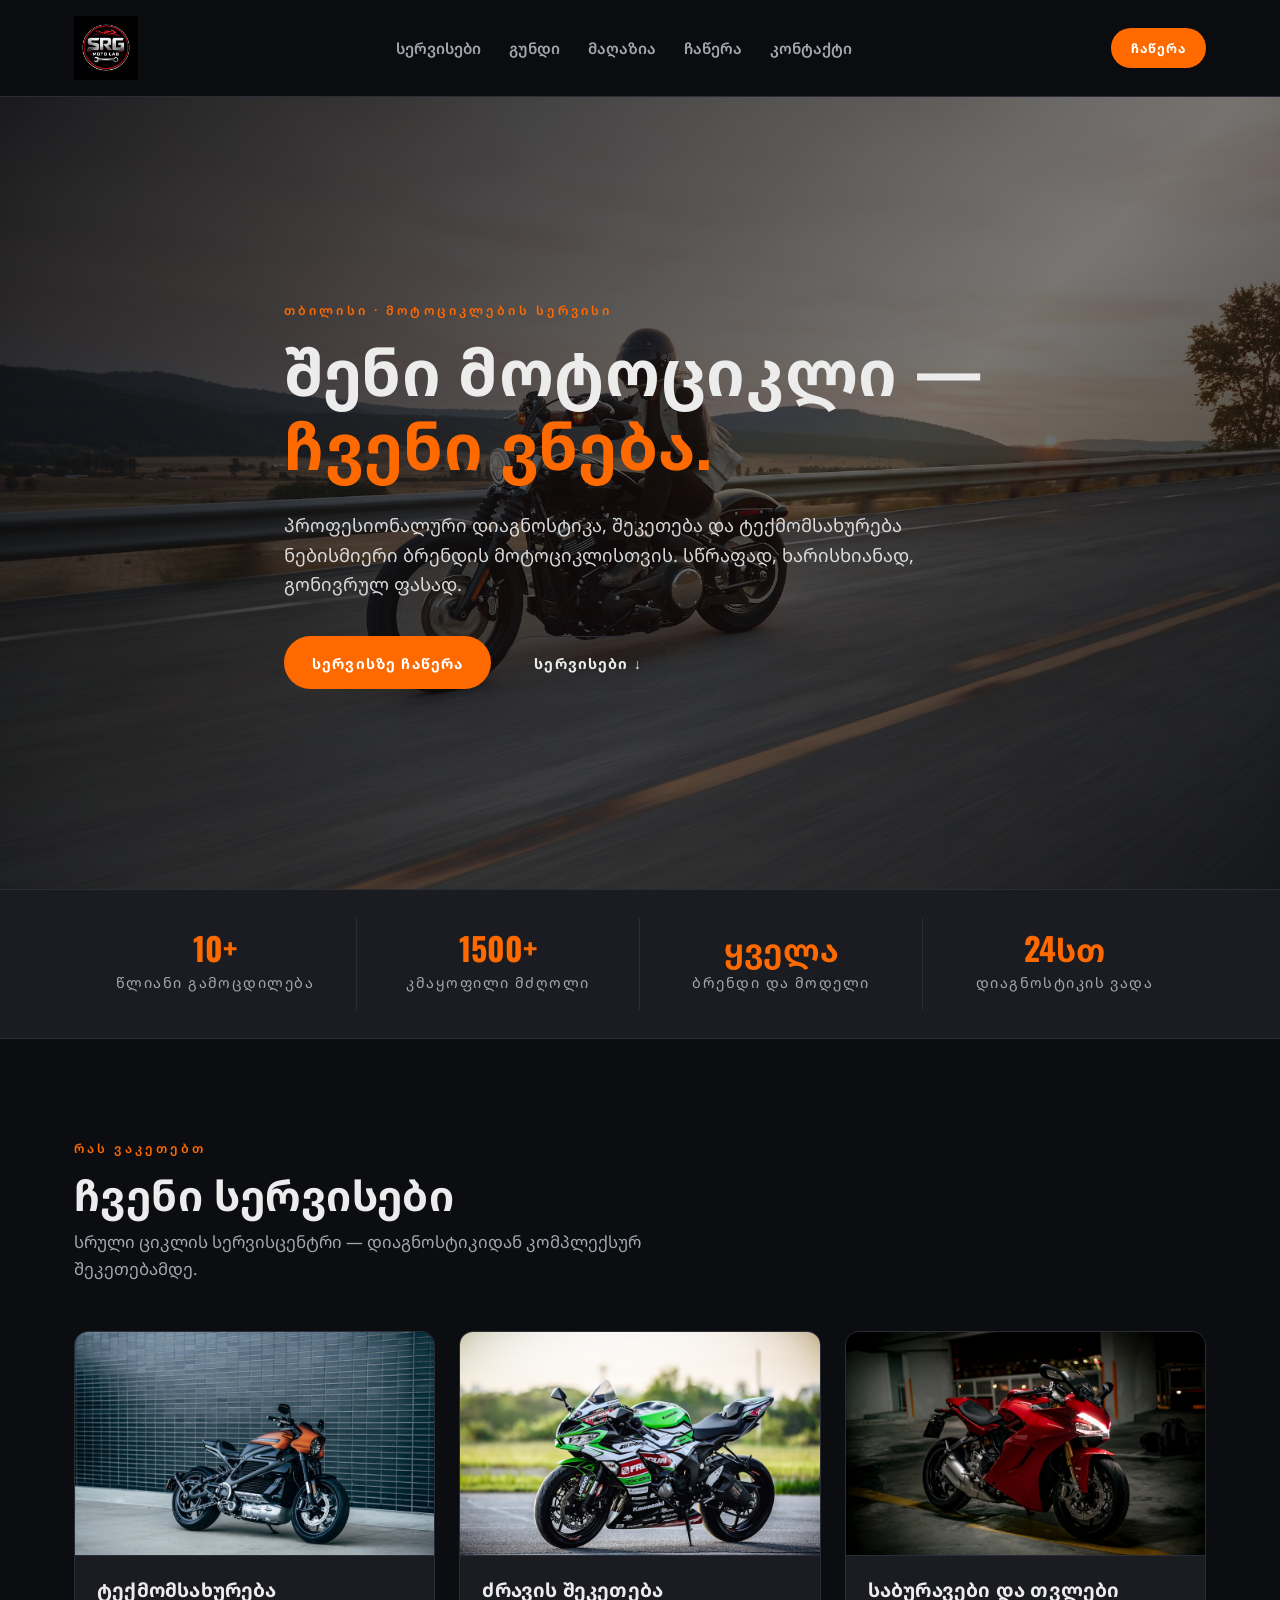
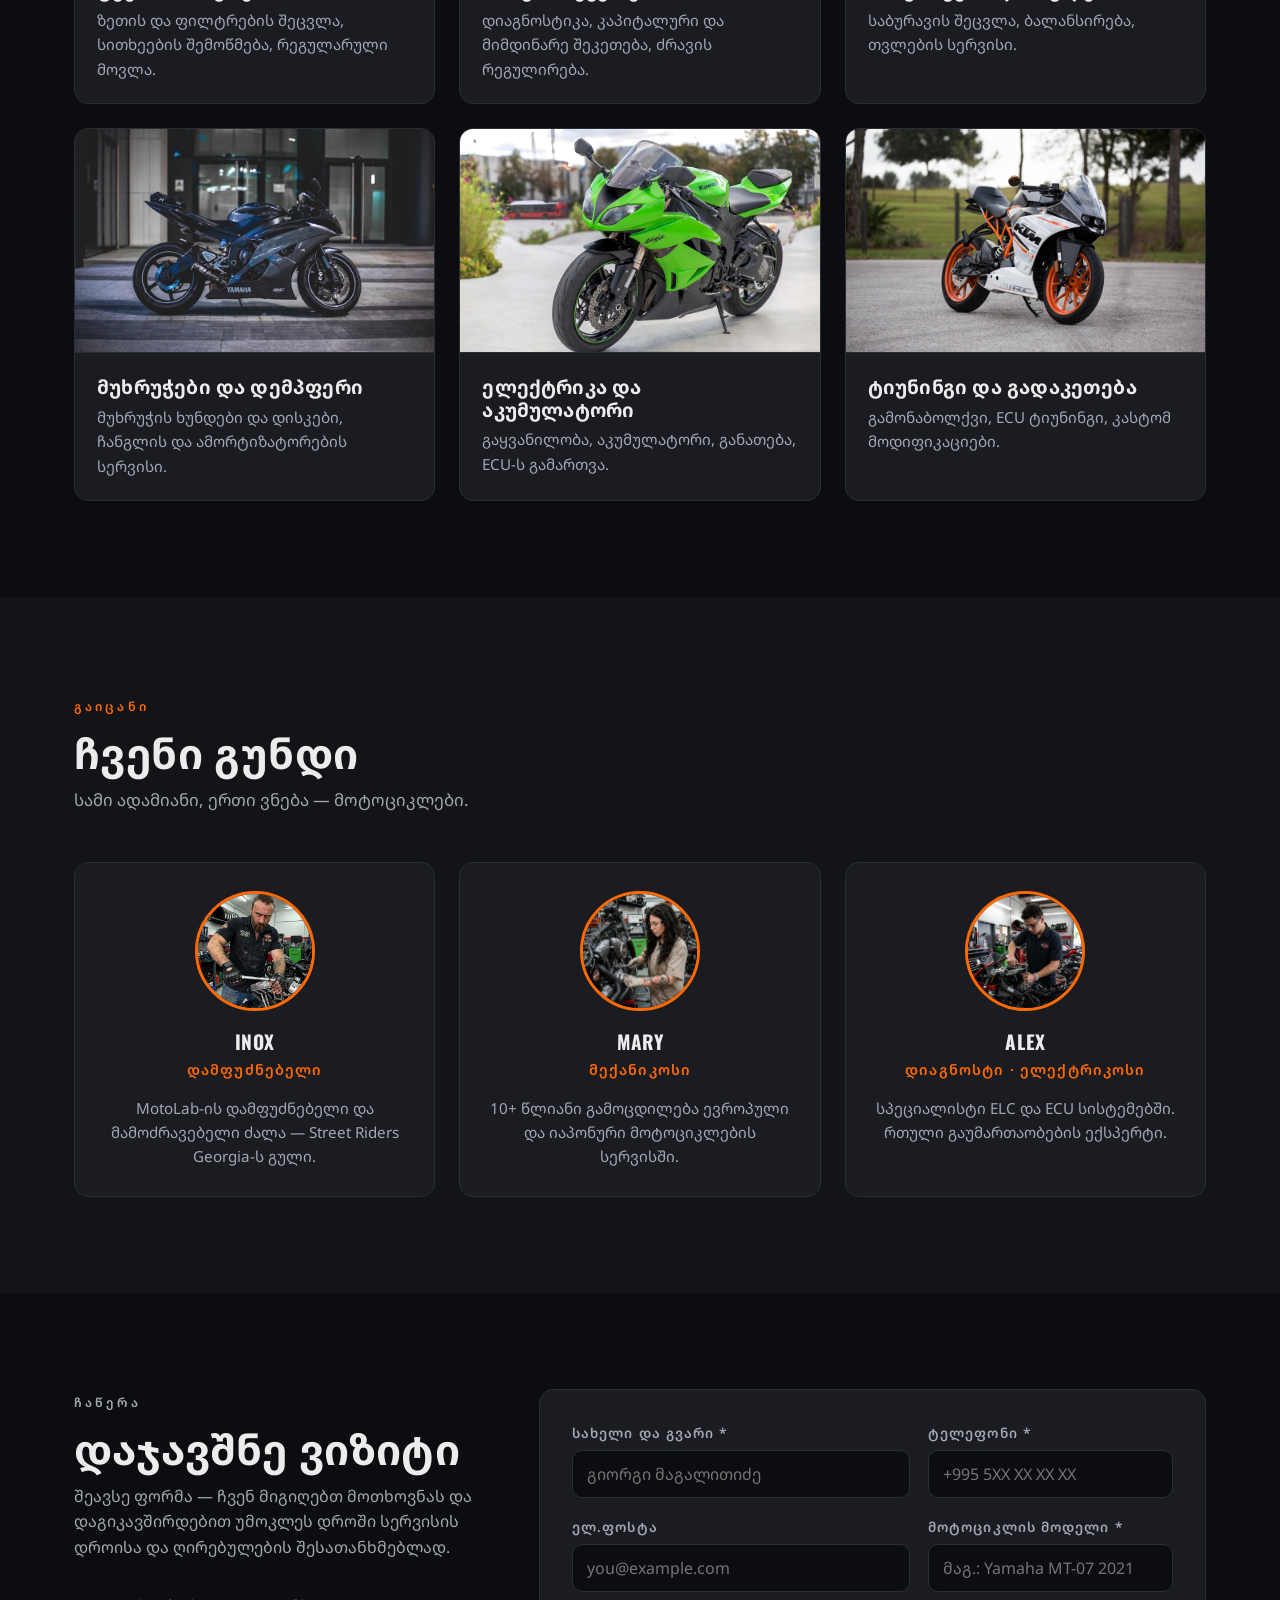
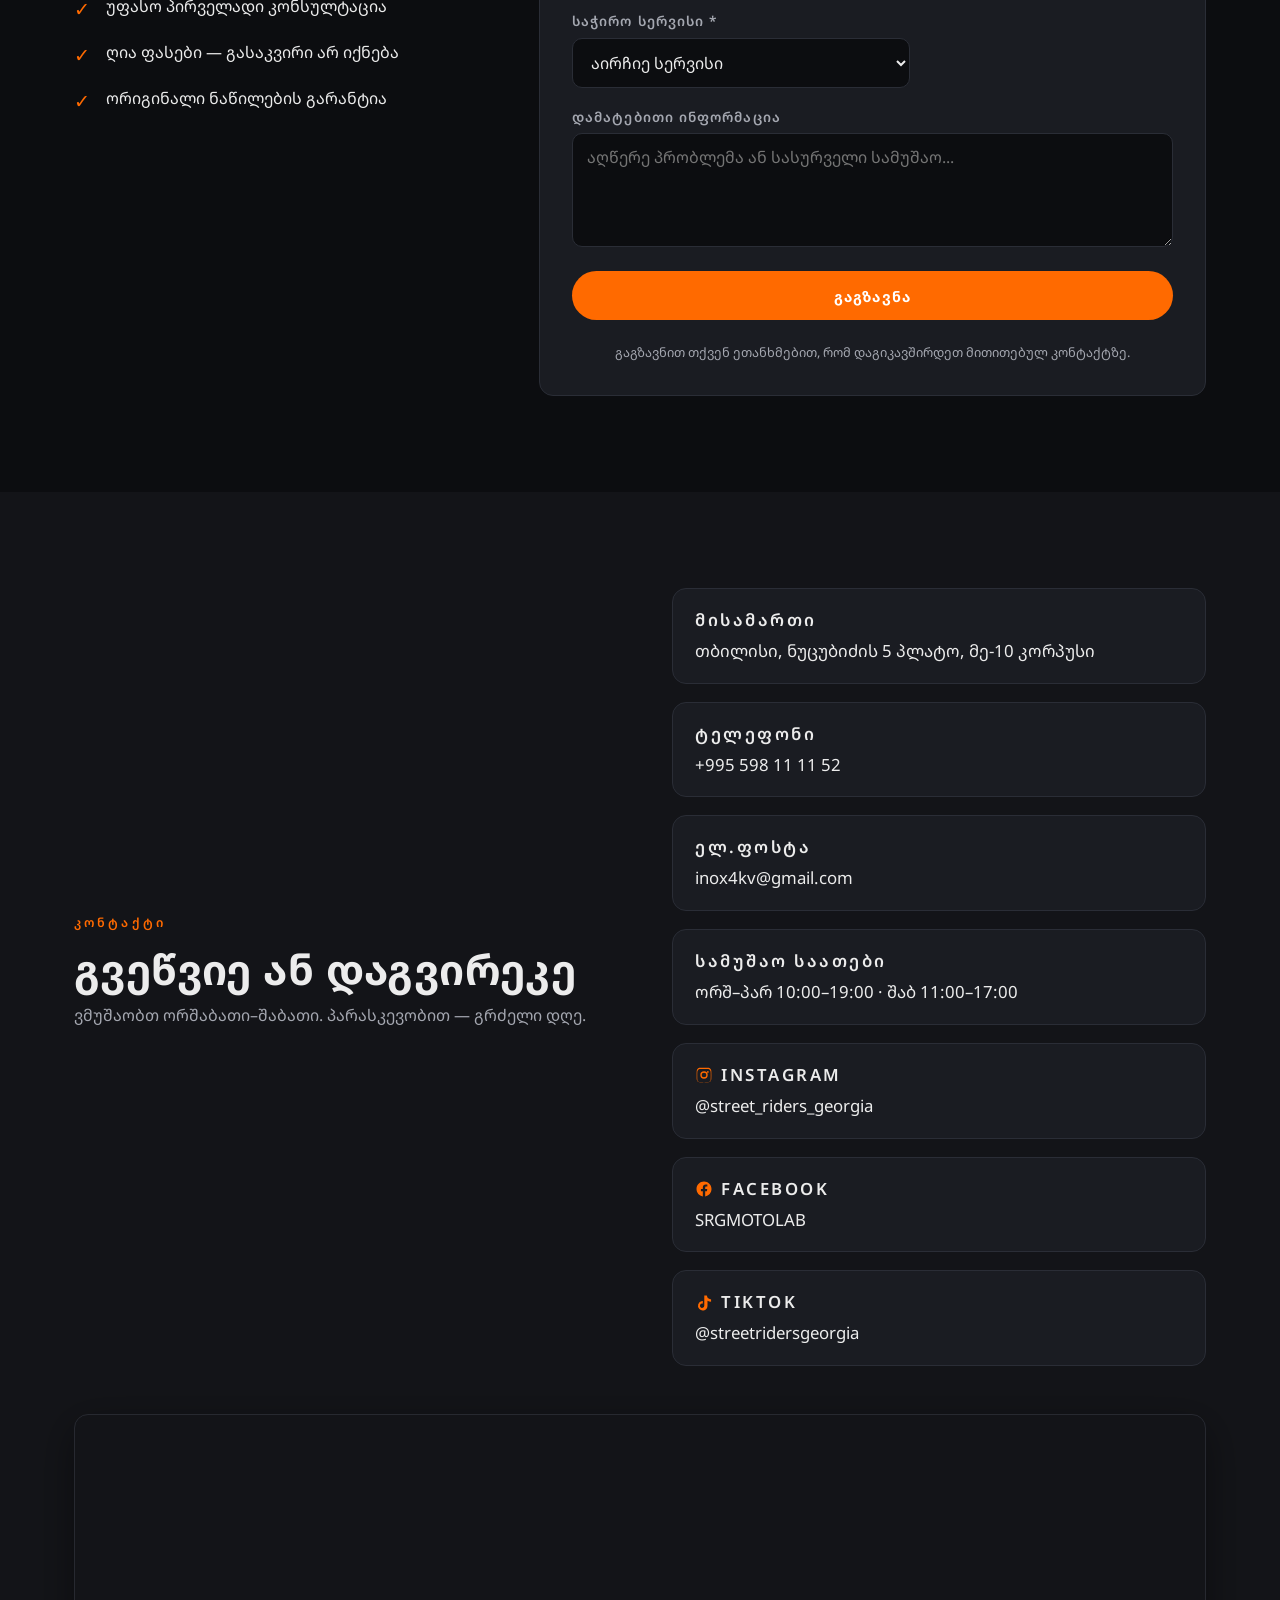
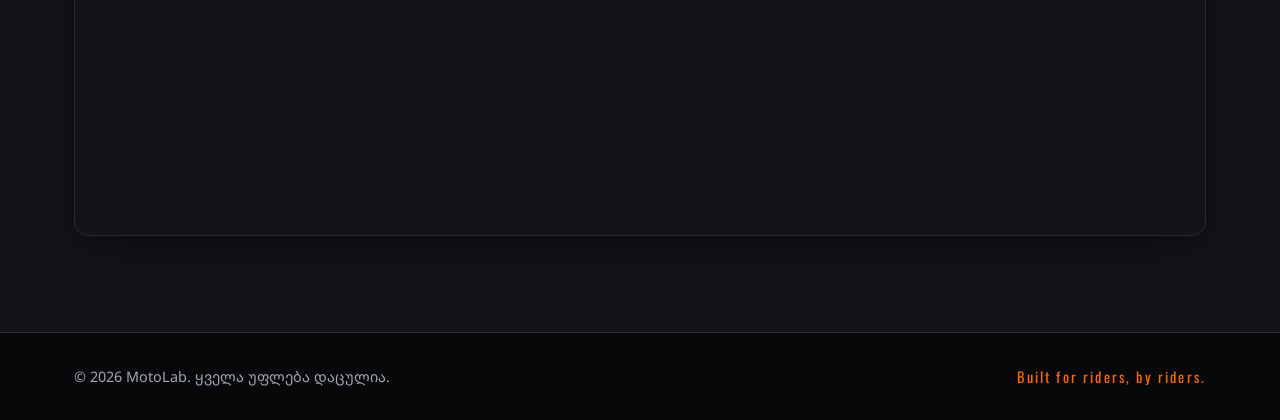
==== commit 82be79d4: "d" ====
--- a/index.html
+++ b/index.html
@@ -220,29 +220,29 @@
         <div class="team-grid">
             <article class="team-card">
                 <div class="team-avatar">
-                    <img src="https://images.unsplash.com/photo-1633332755192-727a05c4013d?auto=format&fit=crop&w=400&q=70" alt="გუნდის წევრი">
-                </div>
-                <h3>ვინმე ვინმეშვილი</h3>
-                <p class="team-role">დამფუძნებელი · მთავარი მექანიკოსი</p>
-                <p class="team-bio">10+ წლიანი გამოცდილება ევროპული და იაპონური მოტოციკლების სერვისში.</p>
+                    <img src="images/founder-inox.png" alt="Inox — დამფუძნებელი">
+                </div>
+                <h3>Inox</h3>
+                <p class="team-role">დამფუძნებელი</p>
+                <p class="team-bio">MotoLab-ის დამფუძნებელი და მამოძრავებელი ძალა — Street Riders Georgia-ს გული.</p>
             </article>
 
             <article class="team-card">
                 <div class="team-avatar">
-                    <img src="https://images.unsplash.com/photo-1568602471122-7832951cc4c5?auto=format&fit=crop&w=400&q=70" alt="გუნდის წევრი">
-                </div>
-                <h3>გიორგი გიორგაძე</h3>
+                    <img src="images/mechanic-mary.png" alt="Mary — მექანიკოსი">
+                </div>
+                <h3>Mary</h3>
+                <p class="team-role">მექანიკოსი</p>
+                <p class="team-bio">10+ წლიანი გამოცდილება ევროპული და იაპონური მოტოციკლების სერვისში.</p>
+            </article>
+
+            <article class="team-card">
+                <div class="team-avatar">
+                    <img src="images/electricc-alex.png" alt="Alex — დიაგნოსტი და ელექტრიკოსი">
+                </div>
+                <h3>Alex</h3>
                 <p class="team-role">დიაგნოსტი · ელექტრიკოსი</p>
                 <p class="team-bio">სპეციალისტი ELC და ECU სისტემებში. რთული გაუმართაობების ექსპერტი.</p>
-            </article>
-
-            <article class="team-card">
-                <div class="team-avatar">
-                    <img src="https://images.unsplash.com/photo-1500648767791-00dcc994a43e?auto=format&fit=crop&w=400&q=70" alt="გუნდის წევრი">
-                </div>
-                <h3>ლევან ლევანიძე</h3>
-                <p class="team-role">ტიუნინგი · სათადარიგო ნაწილები</p>
-                <p class="team-bio">პასუხისმგებელია ტიუნინგზე, კასტომ პროექტებზე და სათადარიგო ნაწილების მოწოდებაზე.</p>
             </article>
         </div>
     </div>
